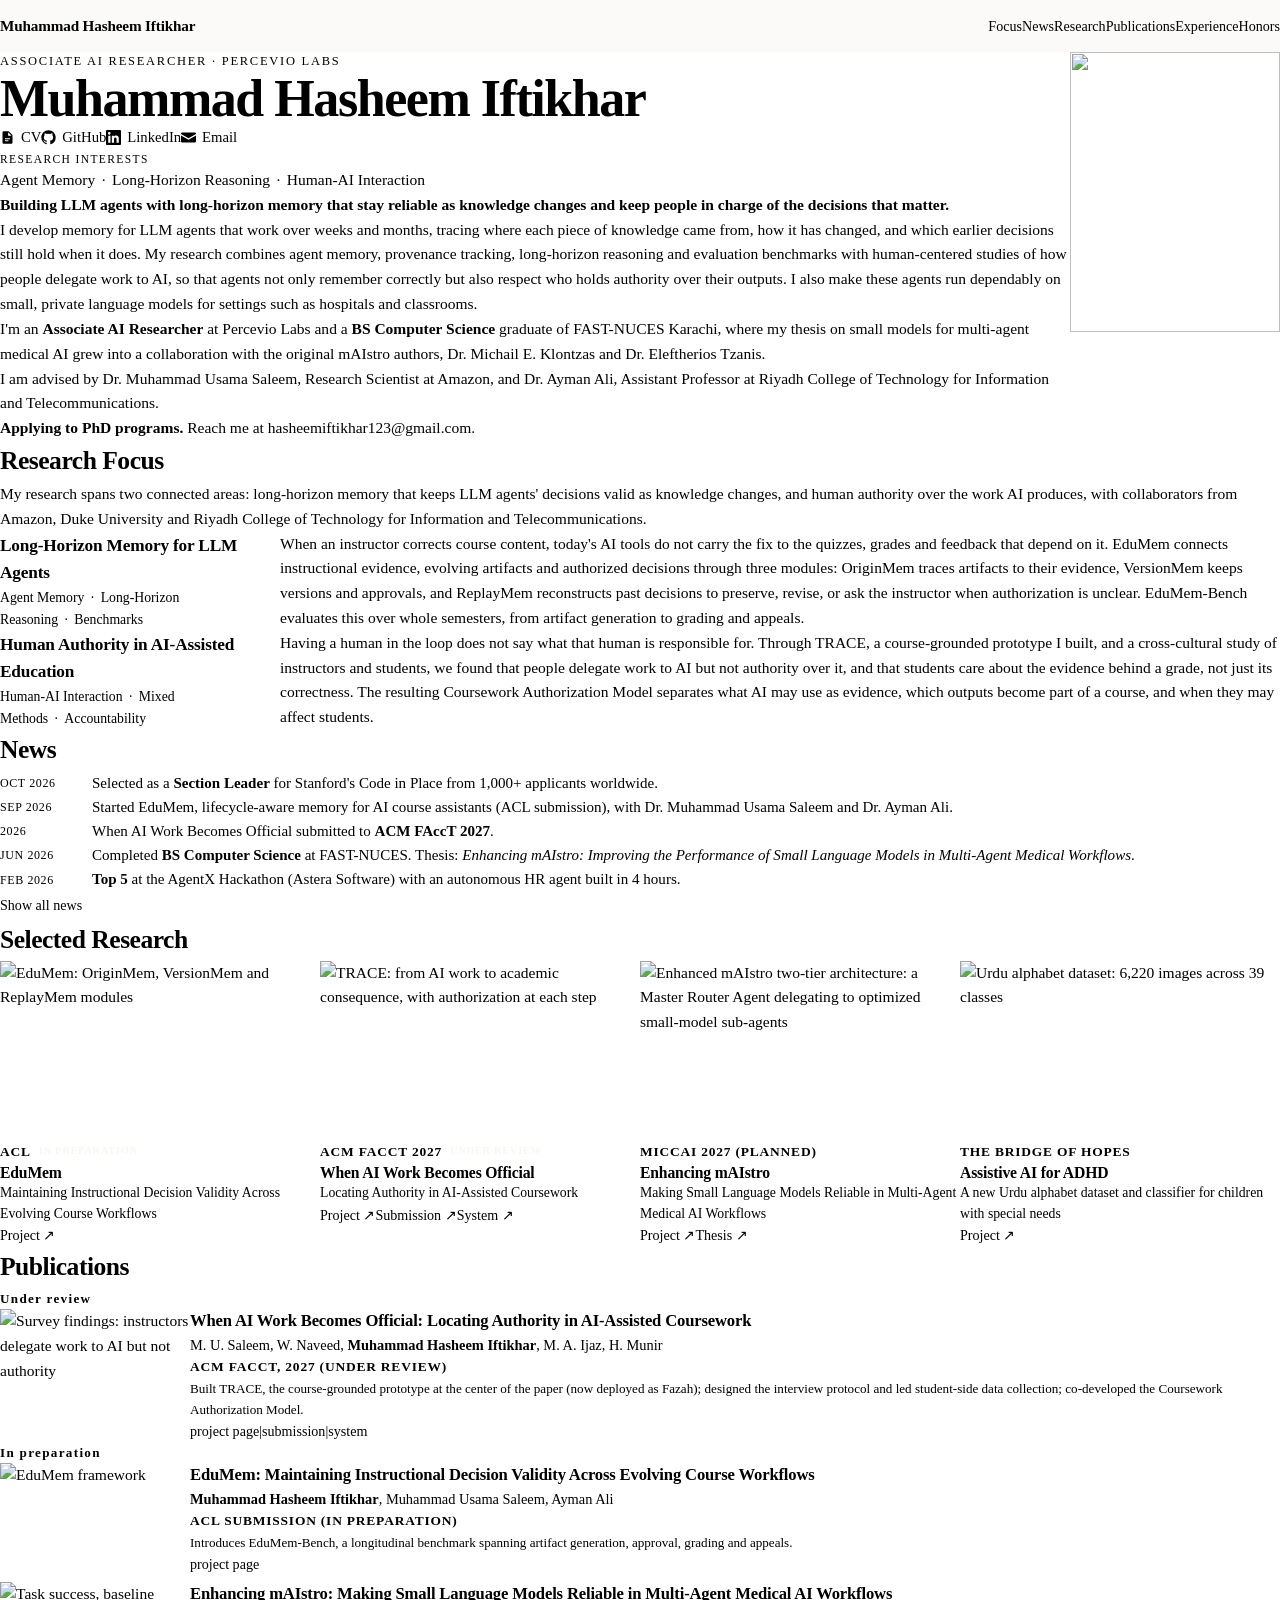
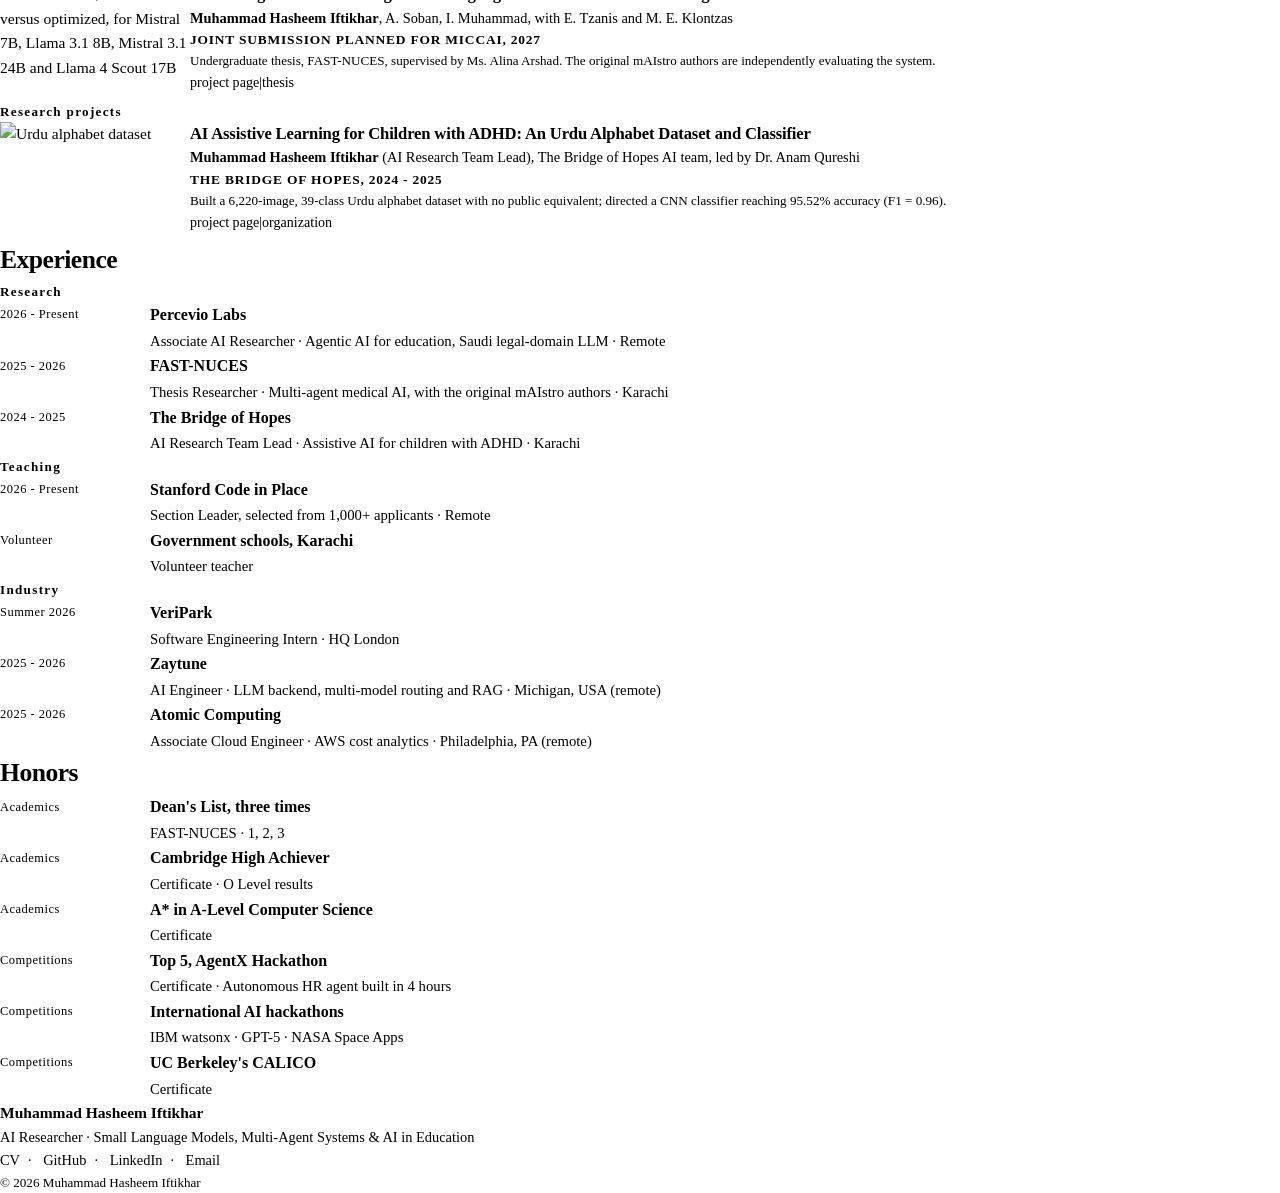
==== index.html @ ef77f773 "Fix thesis and paper links, split Experience, add Honors" ====
<!DOCTYPE html>
<html lang="en">
<head>
  <meta charset="utf-8">
  <meta name="viewport" content="width=device-width, initial-scale=1">
  <meta name="description" content="Muhammad Hasheem Iftikhar is an AI researcher working on reliable small language models for multi-agent systems, human authority in AI-assisted education, and memory for AI course assistants. BS Computer Science, FAST-NUCES. Applying to PhD programs.">
  <meta name="author" content="Muhammad Hasheem Iftikhar">
  <meta name="robots" content="index, follow, max-image-preview:large, max-snippet:-1">
  <meta name="theme-color" content="#FBFAF7">
  <link rel="canonical" href="https://mhasheem.github.io/">
  <link rel="icon" type="image/svg+xml" href="research/photo-placeholder.svg">
  <meta property="og:type" content="profile">
  <meta property="og:site_name" content="Muhammad Hasheem Iftikhar">
  <meta property="og:locale" content="en_US">
  <meta property="og:title" content="Muhammad Hasheem Iftikhar, AI Researcher">
  <meta property="og:description" content="Reliable small language models for multi-agent systems, human authority in AI-assisted education, and memory for AI course assistants.">
  <meta property="og:url" content="https://mhasheem.github.io/">
  <meta property="og:image" content="https://mhasheem.github.io/research/maistro-architecture.jpg">
  <meta name="twitter:card" content="summary_large_image">
  <meta name="twitter:title" content="Muhammad Hasheem Iftikhar, AI Researcher">
  <meta name="twitter:description" content="Reliable small language models, human authority in AI-assisted education, and agent memory.">
  <title>Muhammad Hasheem Iftikhar, AI Researcher | Small Language Models, Multi-Agent Systems &amp; AI in Education</title>
  <script type="application/ld+json">
  {
    "@context": "https://schema.org",
    "@type": "ProfilePage",
    "dateModified": "2026-11-02",
    "mainEntity": {
      "@type": "Person",
      "@id": "https://mhasheem.github.io/#person",
      "name": "Muhammad Hasheem Iftikhar",
      "alternateName": "Hasheem Iftikhar",
      "url": "https://mhasheem.github.io/",
      "jobTitle": "Associate AI Researcher",
      "email": "mailto:hasheemiftikhar123@gmail.com",
      "worksFor": {
        "@type": "Organization",
        "name": "Percevio Labs",
        "url": "https://www.perceviolabs.com/"
      },
      "alumniOf": {
        "@type": "CollegeOrUniversity",
        "name": "National University of Computer and Emerging Sciences (FAST-NUCES)"
      },
      "knowsAbout": [
        "Small Language Models",
        "Multi-Agent LLM Systems",
        "Medical AI",
        "Human-AI Interaction",
        "AI in Education",
        "Agent Memory"
      ],
      "sameAs": [
        "https://github.com/mhasheem",
        "https://www.linkedin.com/in/muhammad-hasheem-iftikhar/"
      ]
    }
  }
  </script>
  <link rel="preconnect" href="https://fonts.googleapis.com">
  <link rel="preconnect" href="https://fonts.gstatic.com" crossorigin>
  <link href="https://fonts.googleapis.com/css2?family=Instrument+Sans:ital,wght@0,400..700;1,400..700&family=JetBrains+Mono:wght@400;500;600&display=swap" rel="stylesheet">
  <link rel="stylesheet" href="assets/css/tokens.css">
  <link rel="stylesheet" href="assets/css/site.css">
</head>
<body>
  <a class="skip-link" href="#about">Skip to main content</a>

  <header class="site-nav">
    <nav class="wrap" aria-label="Main">
      <a class="nav-name" href="#top">Muhammad Hasheem Iftikhar</a>
      <button class="nav-toggle" aria-expanded="false" aria-controls="site-menu" aria-label="Menu">
        <span></span>
      </button>
      <ul class="nav-links" id="site-menu">
        <li><a href="#focus">Focus</a></li>
        <li><a href="#news">News</a></li>
        <li><a href="#research">Research</a></li>
        <li><a href="#publications">Publications</a></li>
        <li><a href="#experience">Experience</a></li>
        <li><a href="#honors">Honors</a></li>
      </ul>
    </nav>
  </header>

  <main id="top">

  <section id="about" class="hero">
    <div class="wrap">
      <div class="hero-grid">
        <div class="hero-text">
          <p class="hero-eyebrow">Associate AI Researcher · Percevio Labs</p>
          <h1>Muhammad Hasheem Iftikhar</h1>
          <p class="hero-links">
            <a href="Hasheem_Iftikhar_CV.pdf" target="_blank" rel="noopener"><svg class="li" aria-hidden="true" viewBox="0 0 24 24" fill="currentColor"><path d="M6 2h8l6 6v12a2 2 0 0 1-2 2H6a2 2 0 0 1-2-2V4a2 2 0 0 1 2-2zm7 1.5V9h5.5L13 3.5zM8 13v1.6h8V13H8zm0 3.4V18h5.5v-1.6H8z"/></svg>CV</a>
            <a href="https://github.com/mhasheem" target="_blank" rel="noopener"><svg class="li" aria-hidden="true" viewBox="0 0 24 24" fill="currentColor"><path d="M12 .5C5.65.5.5 5.65.5 12c0 5.08 3.29 9.39 7.86 10.91.58.11.79-.25.79-.56 0-.27-.01-1.17-.02-2.12-3.2.7-3.88-1.36-3.88-1.36-.52-1.33-1.28-1.69-1.28-1.69-1.04-.71.08-.7.08-.7 1.15.08 1.76 1.19 1.76 1.19 1.03 1.76 2.69 1.25 3.35.96.1-.75.4-1.25.72-1.54-2.55-.29-5.24-1.28-5.24-5.69 0-1.26.45-2.28 1.19-3.09-.12-.29-.52-1.46.11-3.05 0 0 .97-.31 3.18 1.18a11.1 11.1 0 0 1 5.79 0c2.2-1.49 3.17-1.18 3.17-1.18.63 1.59.23 2.76.12 3.05.74.81 1.18 1.83 1.18 3.09 0 4.42-2.69 5.39-5.26 5.68.41.35.78 1.05.78 2.12 0 1.53-.01 2.76-.01 3.14 0 .31.2.67.8.55A11.5 11.5 0 0 0 23.5 12C23.5 5.65 18.35.5 12 .5z"/></svg>GitHub</a>
            <a href="https://www.linkedin.com/in/muhammad-hasheem-iftikhar/" target="_blank" rel="noopener"><svg class="li" aria-hidden="true" viewBox="0 0 24 24" fill="currentColor"><path d="M20.45 20.45h-3.56v-5.57c0-1.33-.03-3.04-1.85-3.04-1.86 0-2.14 1.45-2.14 2.94v5.67H9.34V9h3.42v1.56h.05c.48-.9 1.64-1.85 3.37-1.85 3.6 0 4.27 2.37 4.27 5.46v6.28zM5.34 7.43a2.07 2.07 0 1 1 0-4.13 2.07 2.07 0 0 1 0 4.13zM7.12 20.45H3.55V9h3.57v11.45zM22.22 0H1.77C.79 0 0 .77 0 1.72v20.55C0 23.23.79 24 1.77 24h20.45c.98 0 1.78-.77 1.78-1.73V1.72C24 .77 23.2 0 22.22 0z"/></svg>LinkedIn</a>
            <a href="mailto:hasheemiftikhar123@gmail.com"><svg class="li" aria-hidden="true" viewBox="0 0 24 24" fill="currentColor"><path d="M2 4h20a2 2 0 0 1 2 2v.4L12 13.35 0 6.4V6a2 2 0 0 1 2-2zm-2 4.72V18a2 2 0 0 0 2 2h20a2 2 0 0 0 2-2V8.72l-12 6.94L0 8.72z"/></svg>Email</a>
          </p>
          <div class="interests">
            <p class="interests-label">Research interests</p>
            <p class="interests-line">Agent Memory<span class="sep">·</span>Long-Horizon Reasoning<span class="sep">·</span>Human-AI Interaction</p>
          </div>
          <p><strong>Building LLM agents with long-horizon memory that stay reliable as knowledge changes and keep people in charge of the decisions that matter.</strong></p>
          <p>
            I develop memory for LLM agents that work over weeks and months, tracing where each piece of knowledge came
            from, how it has changed, and which earlier decisions still hold when it does. My research combines agent
            memory, provenance tracking, long-horizon reasoning and evaluation benchmarks with human-centered studies of
            how people delegate work to AI, so that agents not only remember correctly but also respect who holds
            authority over their outputs. I also make these agents run dependably on small, private language models
            for settings such as hospitals and classrooms.
          </p>
          <p>
            I'm an <strong>Associate AI Researcher</strong> at
            <a href="https://www.perceviolabs.com/" target="_blank" rel="noopener">Percevio Labs</a>
            and a <strong>BS Computer Science</strong> graduate of
            <a href="https://www.nu.edu.pk/" target="_blank" rel="noopener">FAST-NUCES Karachi</a>,
            where my thesis on small models for multi-agent medical AI grew into a collaboration with the original
            mAIstro authors,
            <a href="https://scholar.google.com/citations?user=uWQOxUkAAAAJ" target="_blank" rel="noopener">Dr. Michail E. Klontzas</a> and
            <a href="https://scholar.google.com/citations?user=nkMCS88AAAAJ" target="_blank" rel="noopener">Dr. Eleftherios Tzanis</a>.
          </p>
          <p>I am advised by
            <a href="https://m-usamasaleem.github.io/" target="_blank" rel="noopener">Dr. Muhammad Usama Saleem</a>, Research Scientist at Amazon, and
            <a href="https://www.linkedin.com/in/ayman-ali-phd/" target="_blank" rel="noopener">Dr. Ayman Ali</a>, Assistant Professor at Riyadh College of Technology for Information and Telecommunications.</p>
          <p><strong>Applying to PhD programs.</strong> Reach me at
            <a href="mailto:hasheemiftikhar123@gmail.com">hasheemiftikhar123@gmail.com</a>.</p>
        </div>
        <div class="hero-photo">
          <!-- Replace with his photo: <img class="profile-photo" src="research/photo.jpg" alt="Muhammad Hasheem Iftikhar" width="210" height="280"> -->
          <img class="profile-photo" src="research/photo-placeholder.svg" alt="" width="210" height="280">
        </div>
      </div>
    </div>
  </section>

  <section id="focus">
    <div class="wrap">
      <div class="section-head"><h2>Research Focus</h2></div>
      <p class="focus-lead">My research spans two connected areas: long-horizon memory that keeps LLM agents' decisions valid as
        knowledge changes, and human authority over the work AI produces, with collaborators from Amazon, Duke University
        and Riyadh College of Technology for Information and Telecommunications.</p>

      <div class="focus-list">
        <article class="focus-row">
          <div class="focus-head">
            <h3>Long-Horizon Memory for LLM Agents</h3>
            <p class="focus-tags">Agent Memory<span class="sep">·</span>Long-Horizon Reasoning<span class="sep">·</span>Benchmarks</p>
          </div>
          <p class="focus-desc">
            When an instructor corrects course content, today's AI tools do not carry the fix to the quizzes, grades and
            feedback that depend on it. EduMem connects instructional evidence, evolving artifacts and authorized decisions
            through three modules: OriginMem traces artifacts to their evidence, VersionMem keeps versions and approvals,
            and ReplayMem reconstructs past decisions to preserve, revise, or ask the instructor when authorization is
            unclear. EduMem-Bench evaluates this over whole semesters, from artifact generation to grading and appeals.
          </p>
        </article>

        <article class="focus-row">
          <div class="focus-head">
            <h3>Human Authority in AI-Assisted Education</h3>
            <p class="focus-tags">Human-AI Interaction<span class="sep">·</span>Mixed Methods<span class="sep">·</span>Accountability</p>
          </div>
          <p class="focus-desc">
            Having a human in the loop does not say what that human is responsible for. Through TRACE, a course-grounded
            prototype I built, and a cross-cultural study of instructors and students, we found that people delegate work
            to AI but not authority over it, and that students care about the evidence behind a grade, not just its
            correctness. The resulting Coursework Authorization Model separates what AI may use as evidence, which outputs
            become part of a course, and when they may affect students.
          </p>
        </article>
      </div>
    </div>
  </section>


  <section id="news">
    <div class="wrap">
      <div class="section-head"><h2>News</h2></div>
      <ul class="news-list">
        <li class="news-item">
          <span class="news-date">Oct 2026</span>
          <div class="news-body">Selected as a <strong>Section Leader</strong> for Stanford's Code in Place from 1,000+ applicants worldwide.</div>
        </li>
        <li class="news-item">
          <span class="news-date">Sep 2026</span>
          <div class="news-body">Started <a href="projects/edumem/">EduMem</a>, lifecycle-aware memory for AI course assistants (ACL submission), with Dr. Muhammad Usama Saleem and Dr. Ayman Ali.</div>
        </li>
        <li class="news-item">
          <span class="news-date">2026</span>
          <div class="news-body"><a href="projects/trace/">When AI Work Becomes Official</a> submitted to <strong>ACM FAccT 2027</strong>.</div>
        </li>
        <li class="news-item">
          <span class="news-date">Jun 2026</span>
          <div class="news-body">Completed <strong>BS Computer Science</strong> at FAST-NUCES. Thesis: <a href="https://drive.google.com/file/d/17hnOStgo8_vcDb3J2ciaw5PkhZQ2UUp4/view?usp=drive_link" target="_blank" rel="noopener"><em>Enhancing mAIstro: Improving the Performance of Small Language Models in Multi-Agent Medical Workflows</em></a>.</div>
        </li>
        <li class="news-item">
          <span class="news-date">Feb 2026</span>
          <div class="news-body"><strong>Top 5</strong> at the AgentX Hackathon (Astera Software) with an autonomous HR agent built in 4 hours.</div>
        </li>
        <li class="news-item" data-old hidden>
          <span class="news-date">Jan 2026</span>
          <div class="news-body">Joined <strong>Percevio Labs</strong> as Associate AI Researcher.</div>
        </li>
        <li class="news-item" data-old hidden>
          <span class="news-date">Oct 2025</span>
          <div class="news-body">Competed in the <strong>NASA International Space Apps Challenge</strong> (Advanced Track) with an exoplanet classifier.</div>
        </li>
        <li class="news-item" data-old hidden>
          <span class="news-date">2025</span>
          <div class="news-body">Earned <strong>AWS Solutions Architect, Associate</strong> and <strong>Cloud Practitioner</strong> within three months.</div>
        </li>
        <li class="news-item" data-old hidden>
          <span class="news-date">Aug 2025</span>
          <div class="news-body">Started the <a href="projects/maistro/">Enhancing mAIstro</a> thesis on small language models for multi-agent medical AI.</div>
        </li>
        <li class="news-item" data-old hidden>
          <span class="news-date">2025</span>
          <div class="news-body">Appointed <strong>AI Research Team Lead</strong> at The Bridge of Hopes and built a new Urdu alphabet dataset.</div>
        </li>
        <li class="news-item" data-old hidden>
          <span class="news-date">Mar 2024</span>
          <div class="news-body">Joined <strong>The Bridge of Hopes</strong> as founding AI researcher.</div>
        </li>
      </ul>
      <button class="show-more" type="button">Show all news</button>
    </div>
  </section>

  <section id="research">
    <div class="wrap">
      <div class="section-head"><h2>Selected Research</h2></div>
      <div class="research-grid">
      <article class="research-item">
        <a class="research-media" href="projects/edumem/" aria-hidden="true" tabindex="-1">
          <img src="research/edumem.svg" alt="EduMem: OriginMem, VersionMem and ReplayMem modules" loading="lazy" decoding="async">
        </a>
        <div class="meta-row">
          <span class="venue">ACL</span>
          <span class="badge">In preparation</span>
        </div>
        <h3><a href="projects/edumem/">EduMem</a></h3>
        <p class="research-sub">Maintaining Instructional Decision Validity Across Evolving Course Workflows</p>
        <div class="research-links"><a href="projects/edumem/">Project ↗</a></div>
      </article>

      <article class="research-item">
        <a class="research-media" href="projects/trace/" aria-hidden="true" tabindex="-1">
          <img src="research/trace-lifecycle.jpg" alt="TRACE: from AI work to academic consequence, with authorization at each step" loading="lazy" decoding="async">
        </a>
        <div class="meta-row">
          <span class="venue">ACM FAccT 2027</span>
          <span class="badge">Under review</span>
        </div>
        <h3><a href="projects/trace/">When AI Work Becomes Official</a></h3>
        <p class="research-sub">Locating Authority in AI-Assisted Coursework</p>
        <div class="research-links"><a href="projects/trace/">Project ↗</a>   <a href="https://drive.google.com/file/d/1wcLWrnw91QlUTFHClfpXfCfMcas6EHG3/view?usp=sharing" target="_blank" rel="noopener">Submission ↗</a>   <a href="https://fazahedu.com/" target="_blank" rel="noopener">System ↗</a></div>
      </article>

      <article class="research-item">
        <a class="research-media" href="projects/maistro/" aria-hidden="true" tabindex="-1">
          <img src="research/maistro-architecture.jpg" alt="Enhanced mAIstro two-tier architecture: a Master Router Agent delegating to optimized small-model sub-agents" loading="lazy" decoding="async">
        </a>
        <div class="meta-row">
          <span class="venue">MICCAI 2027 (planned)</span>
        </div>
        <h3><a href="projects/maistro/">Enhancing mAIstro</a></h3>
        <p class="research-sub">Making Small Language Models Reliable in Multi-Agent Medical AI Workflows</p>
        <div class="research-links"><a href="projects/maistro/">Project ↗</a>   <a href="https://drive.google.com/file/d/17hnOStgo8_vcDb3J2ciaw5PkhZQ2UUp4/view?usp=drive_link" target="_blank" rel="noopener">Thesis ↗</a></div>
      </article>

      <article class="research-item">
        <a class="research-media" href="projects/adhd/" aria-hidden="true" tabindex="-1">
          <img src="research/urdu-dataset.svg" alt="Urdu alphabet dataset: 6,220 images across 39 classes" loading="lazy" decoding="async">
        </a>
        <div class="meta-row">
          <span class="venue">The Bridge of Hopes</span>
        </div>
        <h3><a href="projects/adhd/">Assistive AI for ADHD</a></h3>
        <p class="research-sub">A new Urdu alphabet dataset and classifier for children with special needs</p>
        <div class="research-links"><a href="projects/adhd/">Project ↗</a></div>
      </article>
      </div>
    </div>
  </section>

  <section id="publications">
    <div class="wrap">
      <div class="section-head"><h2>Publications</h2></div>
      <div class="pub-list">
      <h3 class="pub-year">Under review</h3>

      <div class="pub-entry" id="trace">
        <div class="pub-media">
          <img src="research/trace-findings.jpg" alt="Survey findings: instructors delegate work to AI but not authority" loading="lazy" decoding="async">
        </div>
        <div class="pub-info">
          <a class="pub-title" href="projects/trace/">
            When AI Work Becomes Official: Locating Authority in AI-Assisted Coursework
          </a>
          <div class="pub-authors">
            M. U. Saleem, W. Naveed, <span class="me">Muhammad Hasheem Iftikhar</span>, M. A. Ijaz, H. Munir
          </div>
          <div class="pub-venue"><span class="pub-venue-chip">ACM FAccT, 2027 (under review)</span></div>
          <div class="pub-note">Built TRACE, the course-grounded prototype at the center of the paper (now deployed as Fazah); designed the interview protocol and led student-side data collection; co-developed the Coursework Authorization Model.</div>
          <div class="pub-links">
            <a href="projects/trace/">project page</a> |
            <a href="https://drive.google.com/file/d/1wcLWrnw91QlUTFHClfpXfCfMcas6EHG3/view?usp=sharing" target="_blank" rel="noopener">submission</a> |
            <a href="https://fazahedu.com/" target="_blank" rel="noopener">system</a>
          </div>
        </div>
      </div>

      <h3 class="pub-year">In preparation</h3>

      <div class="pub-entry" id="edumem">
        <div class="pub-media">
          <img src="research/edumem.svg" alt="EduMem framework" loading="lazy" decoding="async">
        </div>
        <div class="pub-info">
          <a class="pub-title" href="projects/edumem/">
            EduMem: Maintaining Instructional Decision Validity Across Evolving Course Workflows
          </a>
          <div class="pub-authors">
            <span class="me">Muhammad Hasheem Iftikhar</span>, Muhammad Usama Saleem, Ayman Ali
          </div>
          <div class="pub-venue"><span class="pub-venue-chip">ACL submission (in preparation)</span></div>
          <div class="pub-note">Introduces EduMem-Bench, a longitudinal benchmark spanning artifact generation, approval, grading and appeals.</div>
          <div class="pub-links"><a href="projects/edumem/">project page</a></div>
        </div>
      </div>

      <div class="pub-entry" id="maistro">
        <div class="pub-media">
          <img src="research/maistro-results.jpg" alt="Task success, baseline versus optimized, for Mistral 7B, Llama 3.1 8B, Mistral 3.1 24B and Llama 4 Scout 17B" loading="lazy" decoding="async">
        </div>
        <div class="pub-info">
          <a class="pub-title" href="projects/maistro/">
            Enhancing mAIstro: Making Small Language Models Reliable in Multi-Agent Medical AI Workflows
          </a>
          <div class="pub-authors">
            <span class="me">Muhammad Hasheem Iftikhar</span>, A. Soban, I. Muhammad, with E. Tzanis and M. E. Klontzas
          </div>
          <div class="pub-venue"><span class="pub-venue-chip">Joint submission planned for MICCAI, 2027</span></div>
          <div class="pub-note">Undergraduate thesis, FAST-NUCES, supervised by Ms. Alina Arshad. The original mAIstro authors are independently evaluating the system.</div>
          <div class="pub-links">
            <a href="projects/maistro/">project page</a> |
            <a href="https://drive.google.com/file/d/17hnOStgo8_vcDb3J2ciaw5PkhZQ2UUp4/view?usp=drive_link" target="_blank" rel="noopener">thesis</a>
          </div>
        </div>
      </div>

      <h3 class="pub-year">Research projects</h3>

      <div class="pub-entry" id="adhd">
        <div class="pub-media">
          <img src="research/urdu-dataset.svg" alt="Urdu alphabet dataset" loading="lazy" decoding="async">
        </div>
        <div class="pub-info">
          <a class="pub-title" href="projects/adhd/">
            AI Assistive Learning for Children with ADHD: An Urdu Alphabet Dataset and Classifier
          </a>
          <div class="pub-authors"><span class="me">Muhammad Hasheem Iftikhar</span> (AI Research Team Lead), The Bridge of Hopes AI team, led by Dr. Anam Qureshi</div>
          <div class="pub-venue"><span class="pub-venue-chip">The Bridge of Hopes, 2024 - 2025</span></div>
          <div class="pub-note">Built a 6,220-image, 39-class Urdu alphabet dataset with no public equivalent; directed a CNN classifier reaching 95.52% accuracy (F1 = 0.96).</div>
          <div class="pub-links">
            <a href="projects/adhd/">project page</a> |
            <a href="https://www.linkedin.com/company/the-bridge-of-hopes/" target="_blank" rel="noopener">organization</a>
          </div>
        </div>
      </div>
      </div>
    </div>
  </section>


  <section id="experience">
    <div class="wrap">
      <div class="section-head"><h2>Experience</h2></div>
      <div class="exp-list">
        <h3 class="pub-year">Research</h3>
        <div class="exp-row">
          <div class="exp-dates">2026 - Present</div>
          <div>
            <div class="exp-org">Percevio Labs</div>
            <div class="exp-role">Associate AI Researcher · Agentic AI for education, Saudi legal-domain LLM · Remote</div>
          </div>
        </div>
        <div class="exp-row">
          <div class="exp-dates">2025 - 2026</div>
          <div>
            <div class="exp-org">FAST-NUCES</div>
            <div class="exp-role">Thesis Researcher · Multi-agent medical AI, with the original mAIstro authors · Karachi</div>
          </div>
        </div>
        <div class="exp-row">
          <div class="exp-dates">2024 - 2025</div>
          <div>
            <div class="exp-org">The Bridge of Hopes</div>
            <div class="exp-role">AI Research Team Lead · Assistive AI for children with ADHD · Karachi</div>
          </div>
        </div>
        <h3 class="pub-year">Teaching</h3>
        <div class="exp-row">
          <div class="exp-dates">2026 - Present</div>
          <div>
            <div class="exp-org">Stanford Code in Place</div>
            <div class="exp-role">Section Leader, <a href="https://drive.google.com/file/d/1j7MWrezdK2bWNQgZ2hc5vElChxgUS_zJ/view?usp=drive_link" target="_blank" rel="noopener">selected from 1,000+ applicants</a> · Remote</div>
          </div>
        </div>
        <div class="exp-row">
          <div class="exp-dates">Volunteer</div>
          <div>
            <div class="exp-org">Government schools, Karachi</div>
            <div class="exp-role"><a href="https://drive.google.com/file/d/1ZG91qDpD4E5PuZbPfAZzliWLXvE3F4SM/view?usp=drive_link" target="_blank" rel="noopener">Volunteer teacher</a></div>
          </div>
        </div>
        <h3 class="pub-year">Industry</h3>
        <div class="exp-row">
          <div class="exp-dates">Summer 2026</div>
          <div>
            <div class="exp-org">VeriPark</div>
            <div class="exp-role">Software Engineering Intern · HQ London</div>
          </div>
        </div>
        <div class="exp-row">
          <div class="exp-dates">2025 - 2026</div>
          <div>
            <div class="exp-org">Zaytune</div>
            <div class="exp-role">AI Engineer · LLM backend, multi-model routing and RAG · Michigan, USA (remote)</div>
          </div>
        </div>
        <div class="exp-row">
          <div class="exp-dates">2025 - 2026</div>
          <div>
            <div class="exp-org">Atomic Computing</div>
            <div class="exp-role">Associate Cloud Engineer · AWS cost analytics · Philadelphia, PA (remote)</div>
          </div>
        </div>
      </div>
    </div>
  </section>

  <section id="honors">
    <div class="wrap">
      <div class="section-head"><h2>Honors</h2></div>
      <div class="exp-list">
        <div class="exp-row">
          <div class="exp-dates">Academics</div>
          <div>
            <div class="exp-org">Dean's List, three times</div>
            <div class="exp-role">FAST-NUCES · <a href="https://drive.google.com/file/d/1L7B29IlYK2-Ah3xvN9Sur-sVe-c0K5kY/view?usp=drive_link" target="_blank" rel="noopener">1</a>, <a href="https://drive.google.com/file/d/1AhzZzCiKFqHQGeT8hDDKv5ZxfBLEwPqd/view?usp=drive_link" target="_blank" rel="noopener">2</a>, <a href="https://drive.google.com/file/d/1v4ygenZ9gaUSozUM-Ggi6Iynqao-POF7/view?usp=drive_link" target="_blank" rel="noopener">3</a></div>
          </div>
        </div>
        <div class="exp-row">
          <div class="exp-dates">Academics</div>
          <div>
            <div class="exp-org">Cambridge High Achiever</div>
            <div class="exp-role"><a href="https://drive.google.com/file/d/14rpPMACigJS083OuNVpq5hYz11nHIcmz/view?usp=drive_link" target="_blank" rel="noopener">Certificate</a> · <a href="https://drive.google.com/file/d/1SqBbD9yT7vhelwhaR4wyojB8Rbb46UMf/view?usp=drive_link" target="_blank" rel="noopener">O Level results</a></div>
          </div>
        </div>
        <div class="exp-row">
          <div class="exp-dates">Academics</div>
          <div>
            <div class="exp-org">A* in A-Level Computer Science</div>
            <div class="exp-role"><a href="https://drive.google.com/file/d/1x1wGuycg94TZHThwbCURr8nLhzfvYniv/view?usp=drive_link" target="_blank" rel="noopener">Certificate</a></div>
          </div>
        </div>
        <div class="exp-row">
          <div class="exp-dates">Competitions</div>
          <div>
            <div class="exp-org">Top 5, AgentX Hackathon</div>
            <div class="exp-role"><a href="https://drive.google.com/file/d/14XEx8bNlI4aG4KR4YtbOwLM7VxUdqhfb/view?usp=drive_link" target="_blank" rel="noopener">Certificate</a> · Autonomous HR agent built in 4 hours</div>
          </div>
        </div>
        <div class="exp-row">
          <div class="exp-dates">Competitions</div>
          <div>
            <div class="exp-org">International AI hackathons</div>
            <div class="exp-role"><a href="https://drive.google.com/file/d/1hQIimBW6O-jVJzxmJ3-vxAvu8Vo2dV-D/view?usp=drive_link" target="_blank" rel="noopener">IBM watsonx</a> · <a href="https://drive.google.com/file/d/1gkLq2EY4jpEodgxt2jfwT2rMylkCYLPd/view?usp=drive_link" target="_blank" rel="noopener">GPT-5</a> · <a href="https://drive.google.com/file/d/1vP3AV1US92_CAME6HBMr1HQnbc2935IM/view?usp=drive_link" target="_blank" rel="noopener">NASA Space Apps</a></div>
          </div>
        </div>
        <div class="exp-row">
          <div class="exp-dates">Competitions</div>
          <div>
            <div class="exp-org">UC Berkeley's CALICO</div>
            <div class="exp-role"><a href="https://drive.google.com/file/d/12qE9dyUXovuT2PMqOtPBBd7RqdqwMAXa/view?usp=drive_link" target="_blank" rel="noopener">Certificate</a></div>
          </div>
        </div>
      </div>
    </div>
  </section>

  </main>

  <footer class="site-footer">
    <div class="wrap">
      <p class="footer-name">Muhammad Hasheem Iftikhar</p>
      <p class="footer-role">AI Researcher · Small Language Models, Multi-Agent Systems &amp; AI in Education</p>
      <p class="footer-links">
        <a href="Hasheem_Iftikhar_CV.pdf" target="_blank" rel="noopener">CV</a><span class="sep">·</span>
        <a href="https://github.com/mhasheem" target="_blank" rel="noopener">GitHub</a><span class="sep">·</span>
        <a href="https://www.linkedin.com/in/muhammad-hasheem-iftikhar/" target="_blank" rel="noopener">LinkedIn</a><span class="sep">·</span>
        <a href="mailto:hasheemiftikhar123@gmail.com">Email</a>
      </p>
      <p class="footer-copy">&copy; 2026 Muhammad Hasheem Iftikhar</p>
    </div>
  </footer>

  <script src="assets/js/site.js" defer></script>
</body>
</html>
---- assets/css/site.css ----
/* ==========================================================================
   Site styles — homepage and global components.
   Editorial, content-first, publication-first. Typography does the work;
   borders over shadows; motion near-invisible.
   ========================================================================== */

/* --- Reset / base ------------------------------------------------------- */
*, *::before, *::after { box-sizing: border-box; margin: 0; padding: 0; }

html {
  font-size: 16px;
  scroll-behavior: smooth;
  scroll-padding-top: 4.5rem;
  -webkit-text-size-adjust: 100%;
}

body {
  font-family: var(--font-sans);
  font-size: 0.97rem;            /* ~15.5px */
  font-weight: 400;
  color: var(--ink);
  background: var(--bg);
  line-height: 1.6;
  font-variant-numeric: tabular-nums;
  -webkit-font-smoothing: antialiased;
  -moz-osx-font-smoothing: grayscale;
  text-rendering: optimizeLegibility;
  overflow-x: hidden;
  overflow-x: clip;
}

img, video { max-width: 100%; display: block; }

a, button { touch-action: manipulation; }

a {
  color: var(--accent);
  text-decoration: none;
  transition: color 0.15s ease;
}

a:hover, a:focus-visible {
  color: var(--accent-hover);
  text-decoration: underline;
  text-underline-offset: 3px;
  text-decoration-thickness: 1px;
}

:focus-visible {
  outline: 2px solid var(--accent);
  outline-offset: 4px;
  border-radius: 2px;
}

::selection { background: var(--accent); color: #FFFFFF; }

.skip-link {
  position: absolute;
  top: -100%;
  left: var(--space-4);
  z-index: 200;
  padding: 0.6rem 1rem;
  background: var(--accent);
  color: #FFFFFF;
  font-weight: 600;
  text-decoration: none;
  border-radius: 0 0 var(--radius-md) var(--radius-md);
}
.skip-link:focus { top: 0; color: #FFFFFF; }

/* --- Layout ------------------------------------------------------------- */
.wrap {
  width: min(calc(100% - 48px), var(--page-width));
  margin-inline: auto;
}

main section {
  padding: var(--space-8) 0;
  border-bottom: 1px solid var(--border);
}
main section:last-of-type { border-bottom: none; }

/* Mono metadata register — eyebrows, dates, venues, labels */
.eyebrow {
  font-family: var(--font-mono);
  font-size: 0.78rem;
  font-weight: 500;
  letter-spacing: 0.14em;
  text-transform: uppercase;
  color: var(--text-subtle);
  margin-bottom: var(--space-5);
}

/* --- Navigation --------------------------------------------------------- */
.site-nav {
  position: sticky;
  top: 0;
  z-index: 100;
  background: rgba(251, 250, 247, 0.88);
  -webkit-backdrop-filter: blur(10px);
  backdrop-filter: blur(10px);
  border-bottom: 1px solid var(--border);
}

.site-nav .wrap {
  display: flex;
  align-items: center;
  justify-content: space-between;
  gap: var(--space-4);
  min-height: 3.25rem;
}

.nav-name {
  font-weight: 600;
  font-size: 0.95rem;
  color: var(--ink);
  text-decoration: none;
  letter-spacing: -0.01em;
}
.nav-name:hover { color: var(--ink); text-decoration: none; }

.nav-links {
  display: flex;
  gap: var(--space-5);
  list-style: none;
  font-size: 0.88rem;
  font-weight: 500;
}

.nav-links a {
  color: var(--text-muted);
  text-decoration: none;
  padding: 0.35rem 0;
  transition: color 0.15s ease;
}
.nav-links a:hover { color: var(--ink); text-decoration: none; }
.nav-links a.active { color: var(--accent); }

.nav-toggle {
  display: none;
  flex-shrink: 0;
  width: 2.5rem;
  height: 2.5rem;
  border: 1px solid var(--border);
  border-radius: var(--radius-md);
  background: var(--surface);
  cursor: pointer;
  align-items: center;
  justify-content: center;
}
.nav-toggle span,
.nav-toggle span::before,
.nav-toggle span::after {
  display: block;
  width: 1.1rem;
  height: 2px;
  background: var(--ink);
  border-radius: 1px;
  transition: transform 0.18s ease, opacity 0.18s ease;
}
.nav-toggle span { position: relative; }
.nav-toggle span::before,
.nav-toggle span::after { content: ''; position: absolute; left: 0; }
.nav-toggle span::before { top: -5px; }
.nav-toggle span::after { top: 5px; }
.nav-toggle[aria-expanded="true"] span { background: transparent; }
.nav-toggle[aria-expanded="true"] span::before { top: 0; transform: rotate(45deg); }
.nav-toggle[aria-expanded="true"] span::after { top: 0; transform: rotate(-45deg); }

/* --- Hero / About ------------------------------------------------------- */
.hero { padding-top: var(--space-8); }

.hero-grid {
  display: grid;
  grid-template-columns: 1fr 210px;
  gap: var(--space-7);
  align-items: start;
}

.hero-eyebrow {
  font-family: var(--font-mono);
  font-size: 0.78rem;
  font-weight: 500;
  letter-spacing: 0.14em;
  text-transform: uppercase;
  color: var(--accent-hover);
  margin-bottom: var(--space-3);
}

h1 {
  font-size: clamp(2.4rem, 5vw, 3.25rem);
  font-weight: 640;
  letter-spacing: -0.028em;
  line-height: 1.04;
  color: var(--ink);
  text-wrap: balance;
  margin-bottom: var(--space-5);
}

.hero-text { max-width: var(--content-width); }

.hero-links {
  display: flex;
  flex-wrap: wrap;
  gap: var(--space-2) var(--space-5);
  font-size: 0.92rem;
  font-weight: 500;
  margin: calc(-1 * var(--space-3)) 0 var(--space-5);
}
.hero-links a {
  display: inline-flex;
  align-items: center;
  gap: 0.4em;
}
.hero-links .li {
  width: 15px;
  height: 15px;
  flex-shrink: 0;
}
.hero-text p { margin-bottom: var(--space-4); }
.hero-text strong { font-weight: 600; }

.interests {
  margin: var(--space-5) 0;
}
.interests-label {
  font-family: var(--font-mono);
  font-size: 0.72rem;
  font-weight: 500;
  letter-spacing: 0.12em;
  text-transform: uppercase;
  color: var(--text-subtle);
  margin-bottom: var(--space-1);
}
.interests-line { color: var(--text-muted); }
.interests-line .sep { color: var(--border); margin: 0 0.4rem; }

.profile-links {
  display: flex;
  flex-wrap: wrap;
  align-items: center;
  gap: 0.15rem 0;
  font-size: 0.9rem;
  font-weight: 500;
  margin-top: var(--space-4);
  line-height: 1.9;
}
.profile-links .sep { color: var(--border); margin: 0 0.5rem; }

.profile-photo {
  width: 210px;
  border-radius: var(--radius-md);
  border: 1px solid var(--border);
}

/* --- Section titles ----------------------------------------------------- */
.section-head {
  display: flex;
  align-items: baseline;
  gap: var(--space-4);
  margin-bottom: var(--space-6);
}
.section-head h2 {
  font-size: 1.6rem;
  font-weight: 620;
  letter-spacing: -0.02em;
  color: var(--ink);
}

/* --- Research Focus ------------------------------------------------------ */
.focus-lead {
  max-width: var(--content-width);
  color: var(--text-muted);
  margin-bottom: var(--space-7);
}

.focus-row {
  display: grid;
  grid-template-columns: 280px 1fr;
  gap: var(--space-3) var(--space-6);
  padding: var(--space-6) 0;
}
.focus-row + .focus-row { border-top: 1px solid var(--border); }

.focus-head h3 {
  font-size: 1.08rem;
  font-weight: 630;
  letter-spacing: -0.01em;
  color: var(--ink);
  margin-bottom: var(--space-1);
}

.focus-tags {
  font-size: 0.86rem;
  color: var(--text-subtle);
}
.focus-tags .sep { color: var(--border); margin: 0 0.4rem; }

.focus-desc {
  color: var(--text-muted);
}

/* --- Shared metadata row: venue + badge --------------------------------- */
.meta-row {
  display: flex;
  align-items: center;
  flex-wrap: wrap;
  gap: var(--space-2) var(--space-3);
}

.venue {
  font-family: var(--font-mono);
  font-size: 0.84rem;
  font-weight: 800;
  letter-spacing: 0.06em;
  text-transform: uppercase;
  color: var(--accent-hover);
}

.badge {
  display: inline-flex;
  align-items: center;
  gap: 0.32em;
  font-family: var(--font-mono);
  font-size: 0.66rem;
  font-weight: 600;
  letter-spacing: 0.06em;
  text-transform: uppercase;
  color: #F9F6F2;
  background: var(--ink);
  padding: 0.14rem 0.5rem;
  border-radius: var(--radius-sm);
}

/* --- Selected Research --------------------------------------------------- */
.research-grid {
  display: grid;
  grid-template-columns: repeat(4, 1fr);
  gap: var(--space-6) var(--space-5);
}

.research-item { display: flex; flex-direction: column; }

.research-media {
  position: relative;
  aspect-ratio: 16 / 9;
  background: var(--media-dark);
  border: 1px solid var(--border);
  border-radius: var(--radius-md);
  overflow: hidden;
  margin-bottom: var(--space-4);
}
.research-media img,
.research-media video {
  width: 100%;
  height: 100%;
  object-fit: cover;
  transition: transform 0.3s ease;
}
.research-item:hover .research-media img,
.research-item:hover .research-media video { transform: scale(1.01); }

.research-item h3 {
  font-size: 0.98rem;
  font-weight: 630;
  line-height: 1.35;
  letter-spacing: -0.01em;
  margin: var(--space-2) 0 var(--space-1);
}
.research-item h3 a { color: var(--ink); }
.research-item h3 a:hover { color: var(--accent-hover); text-decoration: none; }

.research-sub {
  color: var(--text-muted);
  font-size: 0.86rem;
  line-height: 1.5;
  margin-bottom: var(--space-2);
}

.research-links,
.pub-links {
  font-size: 0.88rem;
  font-weight: 500;
  display: flex;
  flex-wrap: wrap;
  gap: var(--space-4);
}

.research-collab {
  display: inline-flex;
  align-items: center;
  gap: 0.4rem;
  margin: 0 0 var(--space-2);
  align-self: flex-start;
}
.research-collab span {
  font-size: 0.78rem;
  color: var(--text-subtle);
}
.research-collab img { height: 14px; width: auto; max-width: 56px; object-fit: contain; }

/* --- Publications -------------------------------------------------------- */
.pub-year {
  font-family: var(--font-mono);
  font-size: 0.82rem;
  font-weight: 600;
  letter-spacing: 0.1em;
  color: var(--text-subtle);
  padding-bottom: var(--space-2);
  border-bottom: 1px solid var(--border);
  margin: var(--space-7) 0 var(--space-5);
}
.pub-list > .pub-year:first-child { margin-top: 0; }

.pub-entry {
  display: grid;
  grid-template-columns: 190px 1fr;
  gap: var(--space-5) 28px;
  padding: var(--space-4) 0;
}
.pub-entry + .pub-entry { border-top: 1px solid var(--border); }

.pub-media {
  aspect-ratio: 16 / 10;
  overflow: hidden;
  border: 1px solid var(--border);
  border-radius: var(--radius-sm);
  background: var(--surface-muted);
}
.pub-media { position: relative; }
.pub-media img { width: 100%; height: 100%; object-fit: cover; }
.pub-media-collab {
  position: absolute;
  right: 6px;
  bottom: 6px;
  background: rgba(255,255,255,0.92);
  border-radius: var(--radius-sm);
  padding: 2px 4px;
}
.pub-media-collab img { height: 14px; width: auto; }

.pub-info { min-width: 0; }

.pub-title {
  display: inline;
  font-size: 1.04rem;
  font-weight: 630;
  line-height: 1.35;
  letter-spacing: -0.01em;
  color: var(--ink);
  text-decoration: none;
}
a.pub-title:hover { color: var(--accent-hover); text-decoration: none; }

.pub-authors {
  font-size: 0.9rem;
  color: var(--text-muted);
  line-height: 1.55;
  margin: var(--space-1) 0;
}
.pub-authors .me { font-weight: 600; color: var(--ink); }
.pub-authors u { text-decoration: none; font-weight: 600; color: var(--ink); }

.pub-venue {
  display: flex;
  align-items: center;
  flex-wrap: wrap;
  gap: var(--space-2) var(--space-3);
  margin: var(--space-1) 0 var(--space-2);
}
.pub-venue-chip {
  font-family: var(--font-mono);
  font-size: 0.84rem;
  font-weight: 800;
  letter-spacing: 0.06em;
  text-transform: uppercase;
  color: var(--accent-hover);
}
.pub-award {
  display: inline-flex;
  align-items: center;
  gap: 0.32em;
  font-family: var(--font-mono);
  font-size: 0.66rem;
  font-weight: 600;
  letter-spacing: 0.06em;
  text-transform: uppercase;
  color: #F9F6F2;
  background: var(--ink);
  padding: 0.14rem 0.5rem;
  border-radius: var(--radius-sm);
}

.pub-note, .pub-equal {
  font-size: 0.82rem;
  color: var(--text-subtle);
  margin-bottom: var(--space-1);
}

.pub-collab {
  display: inline-flex;
  align-items: center;
  gap: 0.4rem;
  font-size: 0.82rem;
  color: var(--text-subtle);
  margin-bottom: var(--space-1);
}
.pub-collab img, .pub-collab-logos img { height: 14px; width: auto; display: inline-block; vertical-align: middle; }

/* --- Experience ---------------------------------------------------------- */
.exp-list { max-width: var(--content-width); }
.exp-list > .pub-year:first-child { margin-top: 0; }
.exp-list > .pub-year + .exp-row { border-top: 0; }

.exp-row {
  display: grid;
  grid-template-columns: 150px 1fr;
  gap: var(--space-5);
  padding: var(--space-4) 0;
}
.exp-row + .exp-row { border-top: 1px solid var(--border); }

.exp-dates {
  font-family: var(--font-mono);
  font-size: 0.78rem;
  font-weight: 500;
  letter-spacing: 0.04em;
  color: var(--text-subtle);
  padding-top: 0.2rem;
  white-space: nowrap;
}

.exp-org {
  font-weight: 620;
  font-size: 1rem;
  display: flex;
  align-items: center;
  gap: var(--space-2);
}
.exp-org img { height: 26px; width: auto; }
.exp-role { color: var(--text-muted); font-size: 0.92rem; margin-top: 2px; }

/* --- News ---------------------------------------------------------------- */
.news-list { max-width: var(--content-width); list-style: none; }

.news-item {
  display: grid;
  grid-template-columns: 92px 1fr;
  gap: var(--space-4);
  padding: var(--space-3) 0;
  font-size: 0.94rem;
}
.news-item + .news-item { border-top: 1px solid var(--border); }
.news-item[hidden] { display: none; }

.news-date {
  font-family: var(--font-mono);
  font-size: 0.75rem;
  font-weight: 500;
  letter-spacing: 0.05em;
  text-transform: uppercase;
  color: var(--text-subtle);
  padding-top: 0.2rem;
  white-space: nowrap;
}
.news-body strong { font-weight: 600; }

.show-more {
  font-family: var(--font-sans);
  font-size: 0.88rem;
  font-weight: 500;
  margin-top: var(--space-4);
  cursor: pointer;
  color: var(--accent);
  background: none;
  border: none;
  padding: 0.35rem 0;
}
.show-more:hover { color: var(--accent-hover); text-decoration: underline; text-underline-offset: 3px; }

/* --- Footer -------------------------------------------------------------- */
.site-footer {
  padding: var(--space-7) 0 var(--space-7);
  border-top: 1px solid var(--border);
}
.footer-name { font-weight: 620; }
.footer-role {
  color: var(--text-muted);
  font-size: 0.9rem;
  margin: var(--space-1) 0 var(--space-4);
}
.footer-links {
  font-size: 0.9rem;
  font-weight: 500;
  margin-bottom: var(--space-4);
}
.footer-links .sep { color: var(--border); margin: 0 0.5rem; }
.footer-copy { color: var(--text-subtle); font-size: 0.82rem; }
.footer-tracker { position: absolute; width: 1px; height: 1px; overflow: hidden; clip-path: inset(50%); }

.visually-hidden {
  position: absolute;
  width: 1px; height: 1px;
  padding: 0; margin: -1px;
  overflow: hidden;
  clip-path: inset(50%);
  white-space: nowrap;
  border: 0;
}

/* --- Responsive ---------------------------------------------------------- */
@media (max-width: 1024px) {
  .research-grid { grid-template-columns: repeat(2, 1fr); }
}

@media (max-width: 900px) {
  .hero-grid { grid-template-columns: 1fr; gap: var(--space-5); }
  .hero-photo { order: -1; }
  .profile-photo { width: 190px; }
}

@media (max-width: 768px) {
  main section { padding: var(--space-7) 0; }
  .pub-entry { grid-template-columns: 150px 1fr; gap: var(--space-4) 20px; }
}

@media (max-width: 680px) {
  .wrap { width: calc(100% - 40px); }

  .focus-row { grid-template-columns: 1fr; gap: var(--space-2); }

  .nav-toggle { display: inline-flex; }
  .site-nav .wrap { flex-wrap: wrap; }
  .nav-links {
    display: none;
    width: 100%;
    flex-direction: column;
    gap: 0;
    padding: var(--space-2) 0 var(--space-3);
    border-top: 1px solid var(--border);
    margin-top: var(--space-2);
  }
  .nav-links.open { display: flex; }
  .nav-links a { display: block; padding: 0.6rem 0.25rem; }

  main section { padding: var(--space-7) 0; }

  .research-grid { grid-template-columns: 1fr; gap: var(--space-6); }

  .pub-entry { grid-template-columns: 1fr; }
  .pub-media { max-width: 420px; }

  .exp-row { grid-template-columns: 1fr; gap: var(--space-1); padding: var(--space-3) 0; }
  .exp-dates { padding-top: 0; }

  .news-item { grid-template-columns: 1fr; gap: var(--space-1); }
  .news-date { padding-top: 0; }
}

@media (max-width: 430px) {
  .profile-links .sep { display: none; }
  .profile-links a { margin-right: var(--space-4); }
}

/* --- Reduced motion ------------------------------------------------------ */
@media (prefers-reduced-motion: reduce) {
  html { scroll-behavior: auto; }
  *, *::before, *::after {
    animation-duration: 0.01ms !important;
    animation-iteration-count: 1 !important;
    transition-duration: 0.01ms !important;
  }
  .research-item:hover .research-media img,
  .research-item:hover .research-media video { transform: none; }
}

.badge .medal,
.pub-award .medal {
  width: 11px;
  height: 11px;
  flex-shrink: 0;
  color: #E8B44C;
}
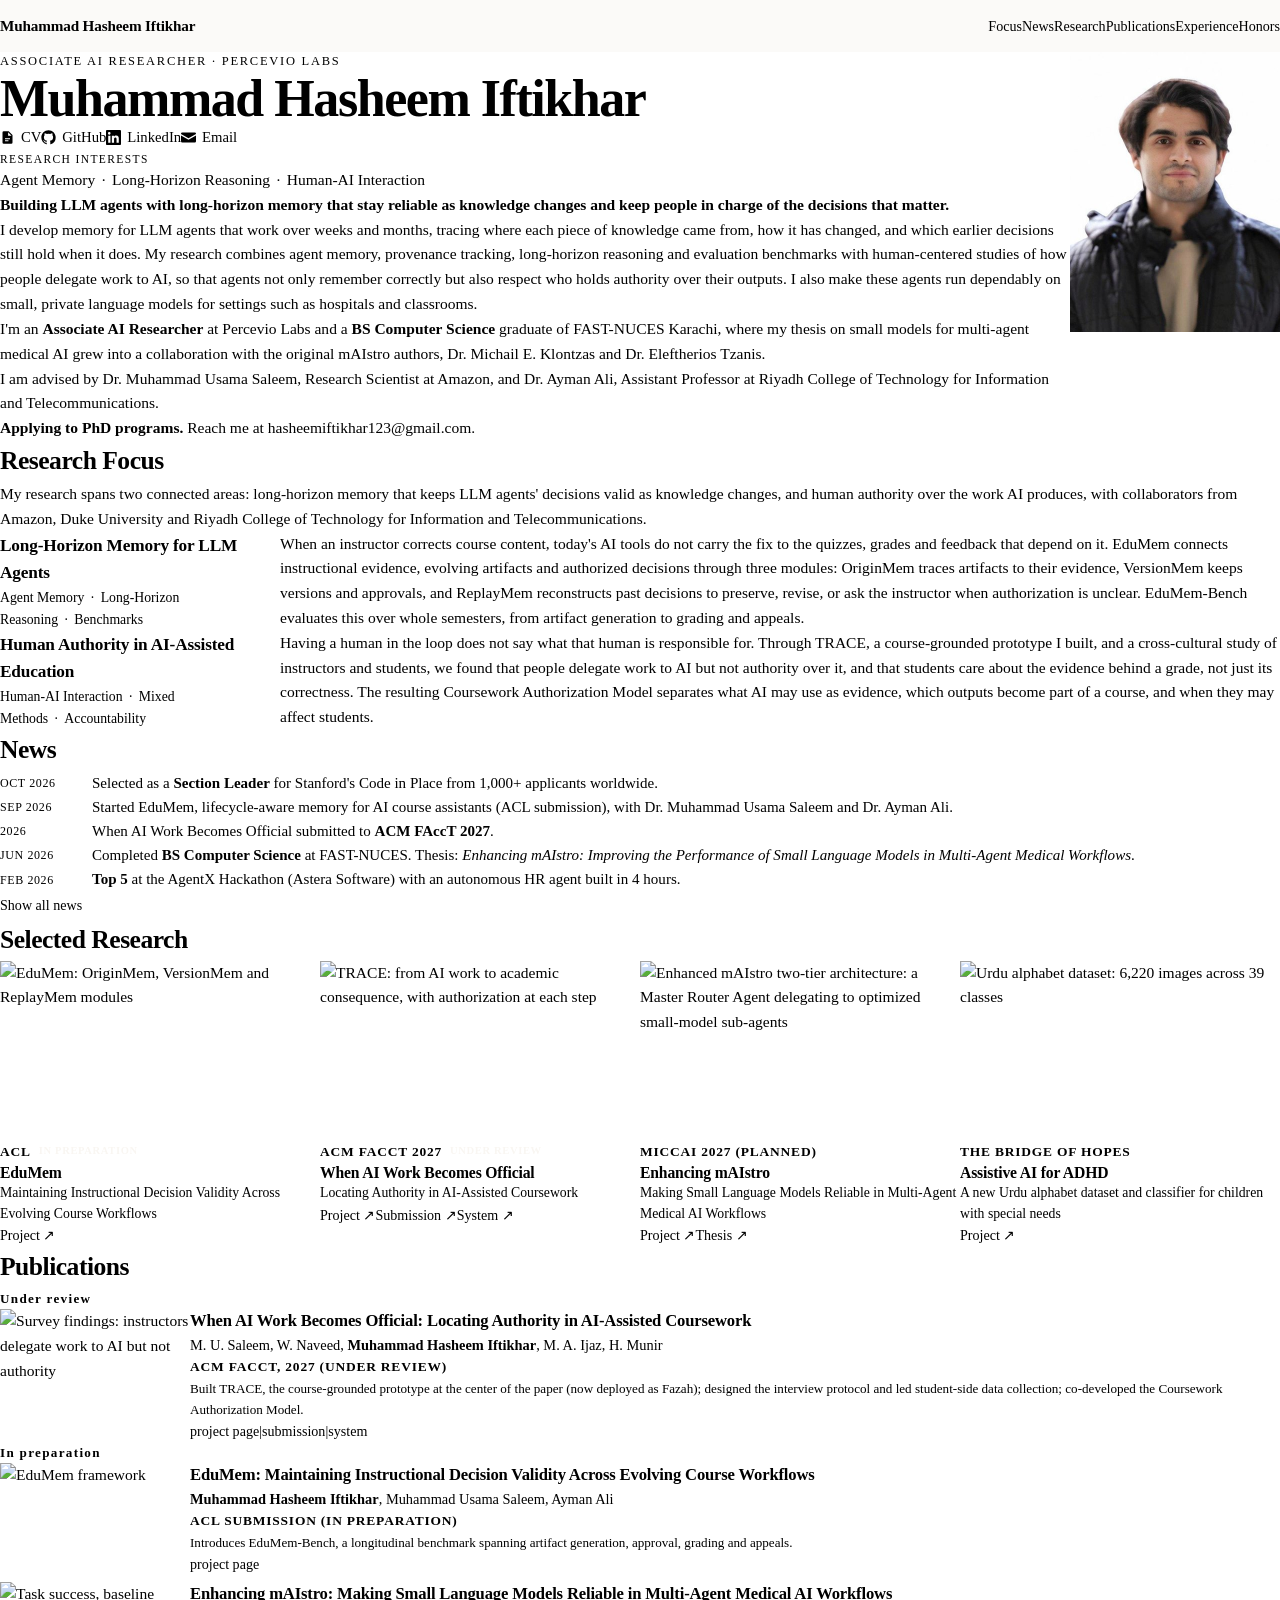
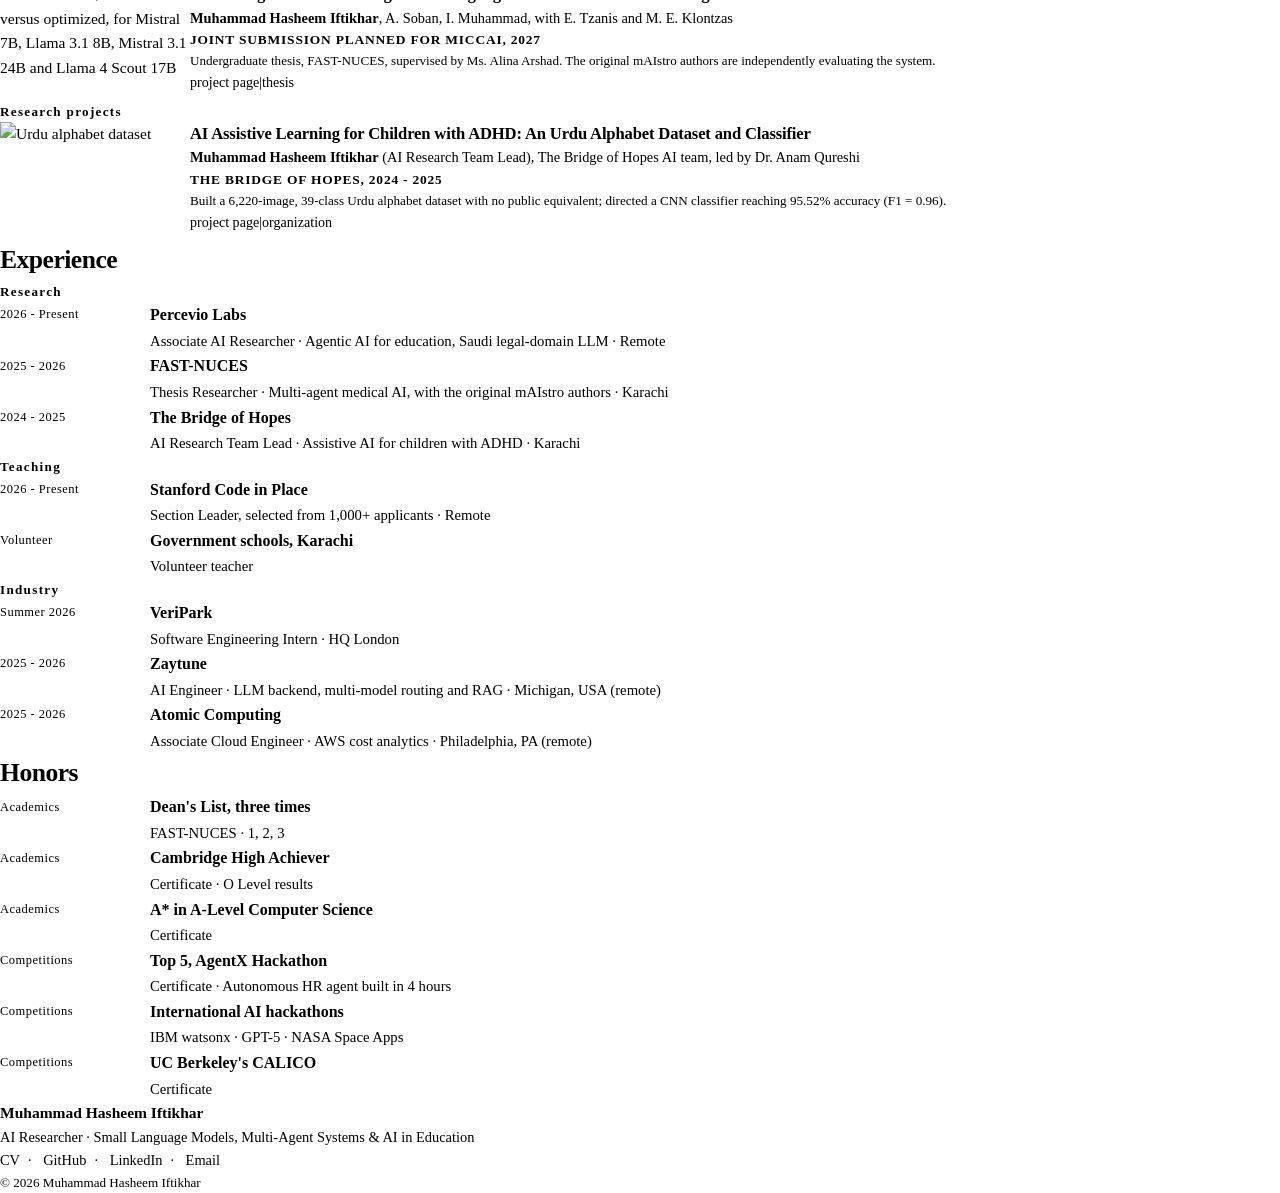
==== commit 922df6e1: "Show profile photo" ====
--- a/index.html
+++ b/index.html
@@ -127,8 +127,7 @@
             <a href="mailto:hasheemiftikhar123@gmail.com">hasheemiftikhar123@gmail.com</a>.</p>
         </div>
         <div class="hero-photo">
-          <!-- Replace with his photo: <img class="profile-photo" src="research/photo.jpg" alt="Muhammad Hasheem Iftikhar" width="210" height="280"> -->
-          <img class="profile-photo" src="research/photo-placeholder.svg" alt="" width="210" height="280">
+          <img class="profile-photo" src="research/photo.jpg" alt="Muhammad Hasheem Iftikhar" width="210" height="280">
         </div>
       </div>
     </div>
